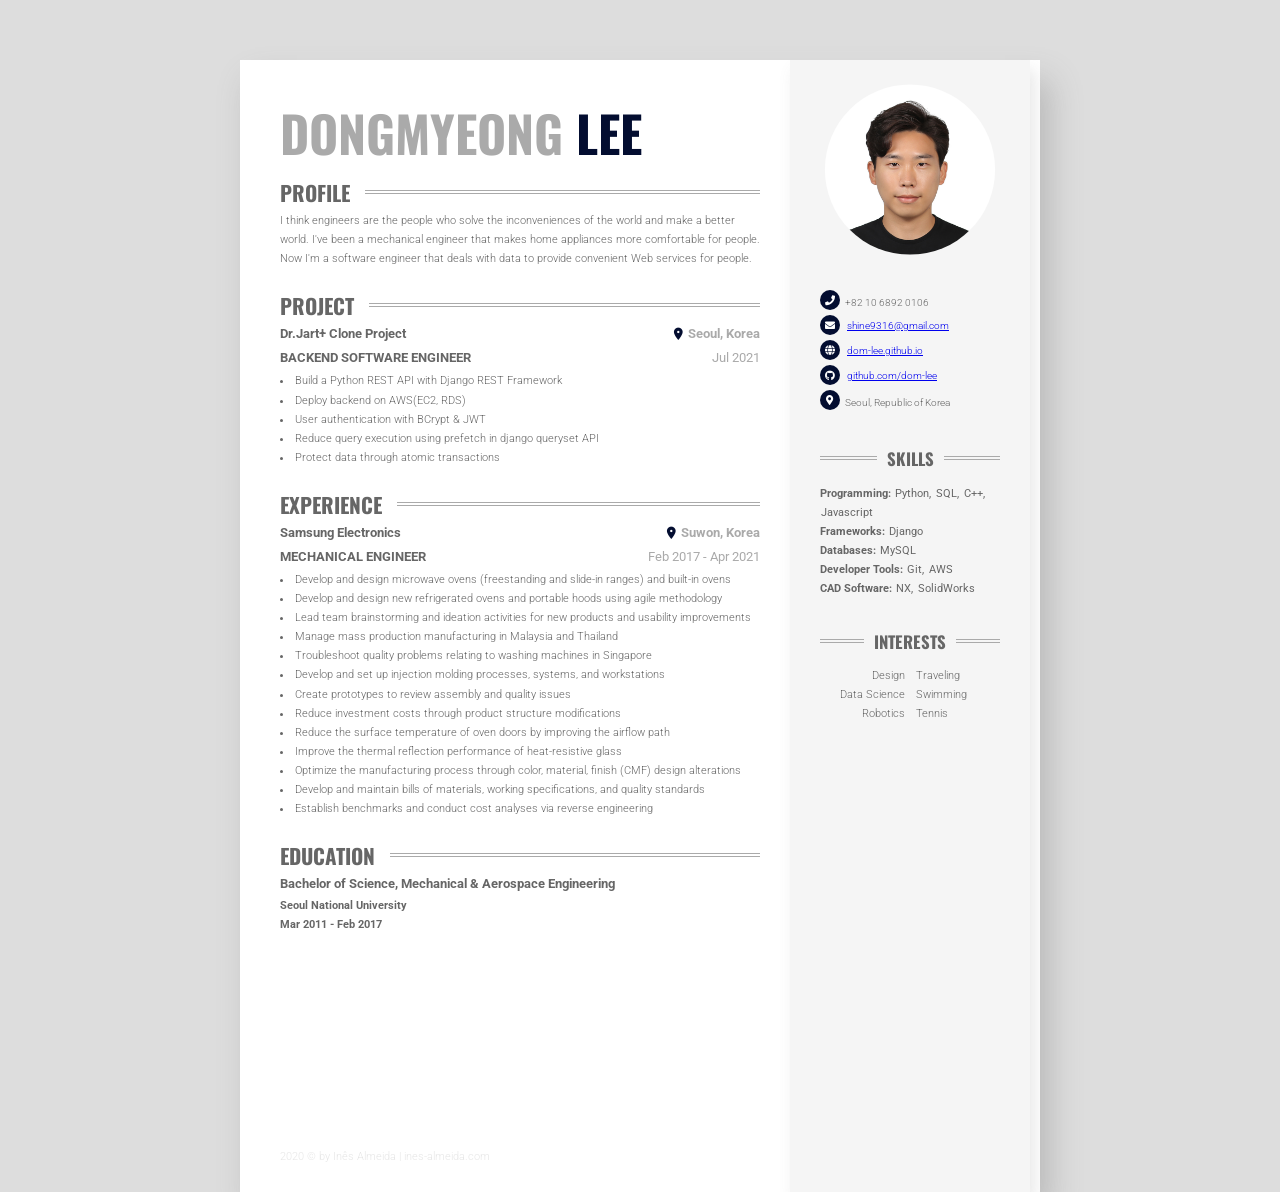
==== about/index.html @ d416fa27 "Fix: resume" ====
<!DOCTYPE html>
<html lang="en">
    <head>
	<meta name="generator" content="Hugo 0.85.0" />
    <meta charset="UTF-8">
    <meta name="viewport" content="width=device-width, initial-scale=1.0">
    <title>Example - CV</title>

    <link rel="stylesheet" href="https://fonts.googleapis.com/css?family=Oswald" />
    <link rel="stylesheet" href="https://fonts.googleapis.com/css?family=Roboto" />
    <link rel="stylesheet" href="https://fonts.googleapis.com/icon?family=Material+Icons" />
    <link rel="stylesheet" href="https://cdnjs.cloudflare.com/ajax/libs/font-awesome/5.15.3/css/all.min.css" integrity="sha512-iBBXm8fW90+nuLcSKlbmrPcLa0OT92xO1BIsZ+ywDWZCvqsWgccV3gFoRBv0z+8dLJgyAHIhR35VZc2oM/gI1w==" crossorigin="anonymous" referrerpolicy="no-referrer" />
    <link rel="stylesheet" href="/about/style.main.min.97c8247628d100194b9f70a17718845c02c88fcb9b30b0cd4562a95370311117.css" integrity="sha256-l8gkdijRABlLn3ChdxiEXALIj8ubMLDNRWKpU3AxERc=" crossorigin="anonymous" media="screen,print" /></head>

<body>
    <div class="content">
        <div class="content__left">
            <h1 class="mainHeading">Dongmyeong <span>Lee</span></h1>

            
<div id="profile" class="section">
    <div class="section__heading">
        <h2 class="section__title">Profile</h2>
    </div>
    <div class="section__content">
        <p>I think engineers are the people who solve the inconveniences of the world and make a better world. I've been a mechanical engineer that makes home appliances more comfortable for people. Now I'm a software engineer that deals with data to provide convenient Web services for people.</p>
    </div>
</div>


            
<div id="project" class="section">
    <div class="section__heading">
        <h2 class="section__title">Project</h2>
    </div>
    <div class="section__content">
        <div class="project">
            
            <div class="projcet__item">
                <div class="project__header">
                    <h3 class="project__company">
                        Dr.Jart+ Clone Project
                    </h3>
                    <h3 class="project__place">Seoul, Korea</h3>
                </div>
                
                <div class="project__job">
                    <div class="project__subheader">
                        <h3 class="project__position">
                            Backend Software Engineer
                        </h3>
                        <h3 class="project__date">Jul 2021</h3>
                    </div>
                    <ul>
                        
                        <li class="project__bullet">Build a Python REST API with Django REST Framework</li>
                        
                        <li class="project__bullet">Deploy backend on AWS(EC2, RDS)</li>
                        
                        <li class="project__bullet">User authentication with BCrypt &amp; JWT</li>
                        
                        <li class="project__bullet">Reduce query execution using prefetch in django queryset API</li>
                        
                        <li class="project__bullet">Protect data through atomic transactions</li>
                        
                    </ul>
                    <div class="project__badges">
                        <ul>
                            
                        </ul>
                    </div>
                </div>
                
            </div>
            
        </div>
    </div>
</div>


            
<div id="experience" class="section">
    <div class="section__heading">
        <h2 class="section__title">Experience</h2>
    </div>
    <div class="section__content">
        <div class="experience">
            
            <div class="experience__item">
                <div class="experience__header">
                    <h3 class="experience__company">
                        Samsung Electronics
                    </h3>
                    <h3 class="experience__place">Suwon, Korea</h3>
                </div>
                
                <div class="experience__job">
                    <div class="experience__subheader">
                        <h3 class="experience__position">
                            Mechanical Engineer
                        </h3>
                        <h3 class="experience__date">Feb 2017 - Apr 2021</h3>
                    </div>
                    <ul>
                        
                        <li class="experience__bullet">Develop and design microwave ovens (freestanding and slide-in ranges) and built-in ovens</li>
                        
                        <li class="experience__bullet">Develop and design new refrigerated ovens and portable hoods using agile methodology</li>
                        
                        <li class="experience__bullet">Lead team brainstorming and ideation activities for new products and usability improvements</li>
                        
                        <li class="experience__bullet">Manage mass production manufacturing in Malaysia and Thailand</li>
                        
                        <li class="experience__bullet">Troubleshoot quality problems relating to washing machines in Singapore</li>
                        
                        <li class="experience__bullet">Develop and set up injection molding processes, systems, and workstations</li>
                        
                        <li class="experience__bullet">Create prototypes to review assembly and quality issues</li>
                        
                        <li class="experience__bullet">Reduce investment costs through product structure modifications</li>
                        
                        <li class="experience__bullet">Reduce the surface temperature of oven doors by improving the airflow path</li>
                        
                        <li class="experience__bullet">Improve the thermal reflection performance of heat-resistive glass</li>
                        
                        <li class="experience__bullet">Optimize the manufacturing process through color, material, finish (CMF) design alterations</li>
                        
                        <li class="experience__bullet">Develop and maintain bills of materials, working specifications, and quality standards</li>
                        
                        <li class="experience__bullet">Establish benchmarks and conduct cost analyses via reverse engineering</li>
                        
                    </ul>
                    <div class="experience__badges">
                        <ul>
                            
                        </ul>
                    </div>
                </div>
                
            </div>
            
        </div>
    </div>
</div>


            
<div id="education" class="section">
    <div class="section__heading">
        <h2 class="section__title">
            Education
        </h2>
    </div>
    <div class="section__content">
        
            <div class="education__item">
                <h3 class="education__title">Bachelor of Science, Mechanical & Aerospace Engineering</h3>
                <h4 class="education__place">Seoul National University</h4>
                <h4 class="education__date">Mar 2011 - Feb 2017</h4>
                <div class="education__description"></div>
            </div>
        
    </div>
</div>



        </div>
        <div class="content__right">

            
    <div class="sideSection avatar">
        <div class="avatar__container">
            <img class="avatar__img" src="img/avatar.png" alt="photo of me">
        </div>
    </div>

            
<div class="sideSection contact">
    <ul>
        
        <li class="contact__item">
            <i class="fas fa-phone"></i><span>+82 10 6892 0106</span>
        </li>
        
        <li class="contact__item">
            <i class="fas fa-envelope"></i>
            <a href="mailto:shine9316@gmail.com">
              <span>shine9316@gmail.com</span>
            </a>
        </li>
        
        <li class="contact__item">
            <i class="fas fa-globe"></i>
            <a href="dom-lee.github.io">
              <span>dom-lee.github.io</span>
            </a>
        </li>
        
        <li class="contact__item">
            <i class="fab fa-github"></i>
            <a href="github.com/dom-lee">
              <span>github.com/dom-lee</span>
            </a>
        </li>
        
        <li class="contact__item">
            <i class="fas fa-map-marker-alt"></i><span>Seoul, Republic of Korea</span>
        </li>
        
    </ul>
</div>


            
<div class="sideSection">
    <div class="sideSection__heading">
        <h2 class="sideSection__title">Skills</h2>
    </div>
    <div class="sideSection__content">
        <ul class="skills">
            <li>
                
                <ul class="skills__group">
                    <span>Programming</span>
                    
                    <li>Python</li>
                    
                    <li>SQL</li>
                    
                    <li>C++</li>
                    
                    <li>Javascript</li>
                    
                </ul>
                
                <ul class="skills__group">
                    <span>Frameworks</span>
                    
                    <li>Django</li>
                    
                </ul>
                
                <ul class="skills__group">
                    <span>Databases</span>
                    
                    <li>MySQL</li>
                    
                </ul>
                
                <ul class="skills__group">
                    <span>Developer Tools</span>
                    
                    <li>Git</li>
                    
                    <li>AWS</li>
                    
                </ul>
                
                <ul class="skills__group">
                    <span>CAD Software</span>
                    
                    <li>NX</li>
                    
                    <li>SolidWorks</li>
                    
                </ul>
                
            </li>
        </ul>
    </div>
</div>


            

            

            
<div class="sideSection">
    <div class="sideSection__heading">
        <h2 class="sideSection__title">Interests</h2>
    </div>
    <div class="sideSection__content">
        <ul class="interests">
            
            <li class="interests__item">Design</li>
            
            <li class="interests__item">Data Science</li>
            
            <li class="interests__item">Robotics</li>
            
            <li class="interests__item">Traveling</li>
            
            <li class="interests__item">Swimming</li>
            
            <li class="interests__item">Tennis</li>
            
        </ul>
    </div>
</div>


        </div>
    </div>
</body>
</html>
---- about/style.main.min.97c8247628d100194b9f70a17718845c02c88fcb9b30b0cd4562a95370311117.css ----
@charset "UTF-8";.content{position:absolute;overflow:hidden}.content__left{float:left;width:56rem;height:100%;padding:3rem 4rem}@media screen{.content__left::after{content:'2020 © by Inês Almeida   |   ines-almeida.com';height:4rem;width:100%;position:absolute;bottom:.5rem;color:#e6e6e6}}.content__right{position:absolute;float:right;width:24rem;background-color:#f5f5f5;height:100%;padding:2rem 3rem;right:1rem;-webkit-box-shadow:.5rem 1rem 1.5rem rgba(102,102,102,.15);-moz-box-shadow:.5rem 1rem 1.5rem rgba(102,102,102,.15);box-shadow:.5rem 1rem 1.5rem rgba(102,102,102,.15)}*,*::after,*::before{margin:0;padding:0;box-sizing:inherit}html{font-size:62.5%;background-color:#ddd}@media print{html{background-color:#fff}}.content{width:80rem;min-height:113.16129036rem;background-color:#fff}@media screen and (min-width:60rem){.content{margin:6rem 0;-webkit-box-shadow:1rem 2rem 3rem rgba(102,102,102,.3);-moz-box-shadow:1rem 2rem 3rem rgba(102,102,102,.3);box-shadow:1rem 2rem 3rem rgba(102,102,102,.3);position:absolute;left:50%;transform:translateX(-50%)}}@media print{.content{margin:0;height:113.16129036rem}}body{box-sizing:border-box}@media print{@page{margin:0;size:A4}}::selection{color:#fff;background-color:rgba(0,0,0,.6)}body{font-family:roboto,sans-serif;font-weight:300;line-height:1.7;font-size:1.12rem;color:#666}.mainHeading{text-transform:uppercase;font-size:5rem;color:#aaa}.mainHeading span{color:#030d30}.section__title{font-size:2.1rem;color:#666}h1,h2{text-transform:uppercase;font-family:oswald,sans-serif}.section{display:block;margin-bottom:2rem}.section__heading{width:100%;overflow:hidden}.section__title{position:relative}.section__title::after{content:'';position:absolute;border-top:1px solid;border-bottom:1px solid;border-color:#aaa;width:50rem;height:4px;margin-left:1.5rem;margin-top:1.5rem;transition:all .5s ease-in-out}.section__title:hover::after{border-color:#030d30}.sideSection{display:block;margin-bottom:3rem}@media print{.sideSection{page-break-inside:avoid}}.sideSection__heading{width:100%;overflow:hidden;text-align:center;margin-bottom:1rem}.sideSection__title{position:relative}.sideSection__title::after,.sideSection__title::before{content:'';position:absolute;border-top:1px solid #aaa;border-bottom:1px solid #aaa;width:10rem;height:4px;margin-top:1.1rem}.sideSection__title::after{margin-left:1rem}.sideSection__title::before{margin-left:-11rem}.sideSection li{list-style:none}.project__item{display:block}@media print{.project__item{page-break-inside:avoid}}.project__item:not(:first-child){padding-top:1.5rem}.project__header,.project__subheader{display:block;width:100%;height:2.4rem}.project__job{position:relative;transition:transform .2s cubic-bezier(.63,.21,.76,1.58)}.project__job:hover{transform:translateX(.5rem)}.project__company,.project__position{text-align:left;width:70%;float:left}.project__company{color:#666}.project__position{text-transform:uppercase;font-size:1.3rem;color:#666}.project__date,.project__place{float:right;text-align:right;width:30%;color:#aaa}.project__date{font-weight:400}.project__place::before{font-family:material icons;color:#030d30;font-size:1.4rem;content:'place';display:inline-block;padding-right:3px;vertical-align:middle;font-weight:900}.project__bullet{list-style-position:inside}.project__badges{display:block;text-align:right;margin-top:.5rem;margin-bottom:.5rem}.project__badge{font-size:.9rem;font-weight:400;display:inline-block;background-color:#030d30;color:#fff;border-radius:1rem;padding:.1rem .6rem}.experience__item{display:block}@media print{.experience__item{page-break-inside:avoid}}.experience__item:not(:first-child){padding-top:1.5rem}.experience__header,.experience__subheader{display:block;width:100%;height:2.4rem}.experience__job{position:relative;transition:transform .2s cubic-bezier(.63,.21,.76,1.58)}.experience__job:hover{transform:translateX(.5rem)}.experience__company,.experience__position{text-align:left;width:70%;float:left}.experience__company{color:#666}.experience__position{text-transform:uppercase;font-size:1.3rem;color:#666}.experience__date,.experience__place{float:right;text-align:right;width:30%;color:#aaa}.experience__date{font-weight:400}.experience__place::before{font-family:material icons;color:#030d30;font-size:1.4rem;content:'place';display:inline-block;padding-right:3px;vertical-align:middle;font-weight:900}.experience__bullet{list-style-position:inside}.experience__badges{display:block;text-align:right;margin-top:.5rem;margin-bottom:.5rem}.experience__badge{font-size:.9rem;font-weight:400;display:inline-block;background-color:#030d30;color:#fff;border-radius:1rem;padding:.1rem .6rem}@media print{.education__item{page-break-inside:avoid}}.contact{line-height:2rem}.contact__item{position:relative;font-size:1rem}.contact__item>i{background-color:#030d30;color:#fff;font-size:1rem;text-align:center;border-radius:50%;padding-top:.5rem;width:2rem;height:2rem;margin-right:.5rem;margin-bottom:.5rem}.contact__item>span{position:absolute;top:50%;transform:translateY(-50%)}.avatar{width:100%;height:18rem;position:relative;overflow:hidden}.avatar__container{position:absolute;left:50%;transform:translateX(-50%);width:100%;clip-path:circle(50% at 50% 56%);height:16rem;text-align:center;transition:all .3s cubic-bezier(.63,.21,.76,1.58)}.avatar__container:hover{width:110%}.avatar__img{object-fit:cover;width:110%;transition:all .3s cubic-bezier(.63,.21,.76,1.58);position:absolute;top:50%;left:50%;transform:translateX(-50%)translateY(-50%)}.avatar__img:hover{width:105%}.skills__group span{font-weight:700;display:inline-block}.skills__group span::after{content:":"}.skills__group span:hover~li{background-color:#030d30;color:#fff}.skills__group li{display:inline-block;font-weight:400;transition:all .2s ease-in-out;padding:0 1px;border-radius:2px}.skills__group li:not(:last-child)::after{content:", "}.skills__group li:hover{background-color:#030d30;color:#fff}.language__item{display:table;width:100%}.language__name,.language__level{display:table-cell;width:50%}.language__level{text-align:right}.interests{display:block;-moz-column-count:2;column-count:2;width:100%;text-align:right}@media print{.interests{page-break-inside:avoid}}.interests__item:nth-child(n+4){text-align:left}.pageNotFound{padding-top:8rem;position:absolute;left:50%;transform:translateX(-50%)}.pageNotFound__text{padding-top:3rem}
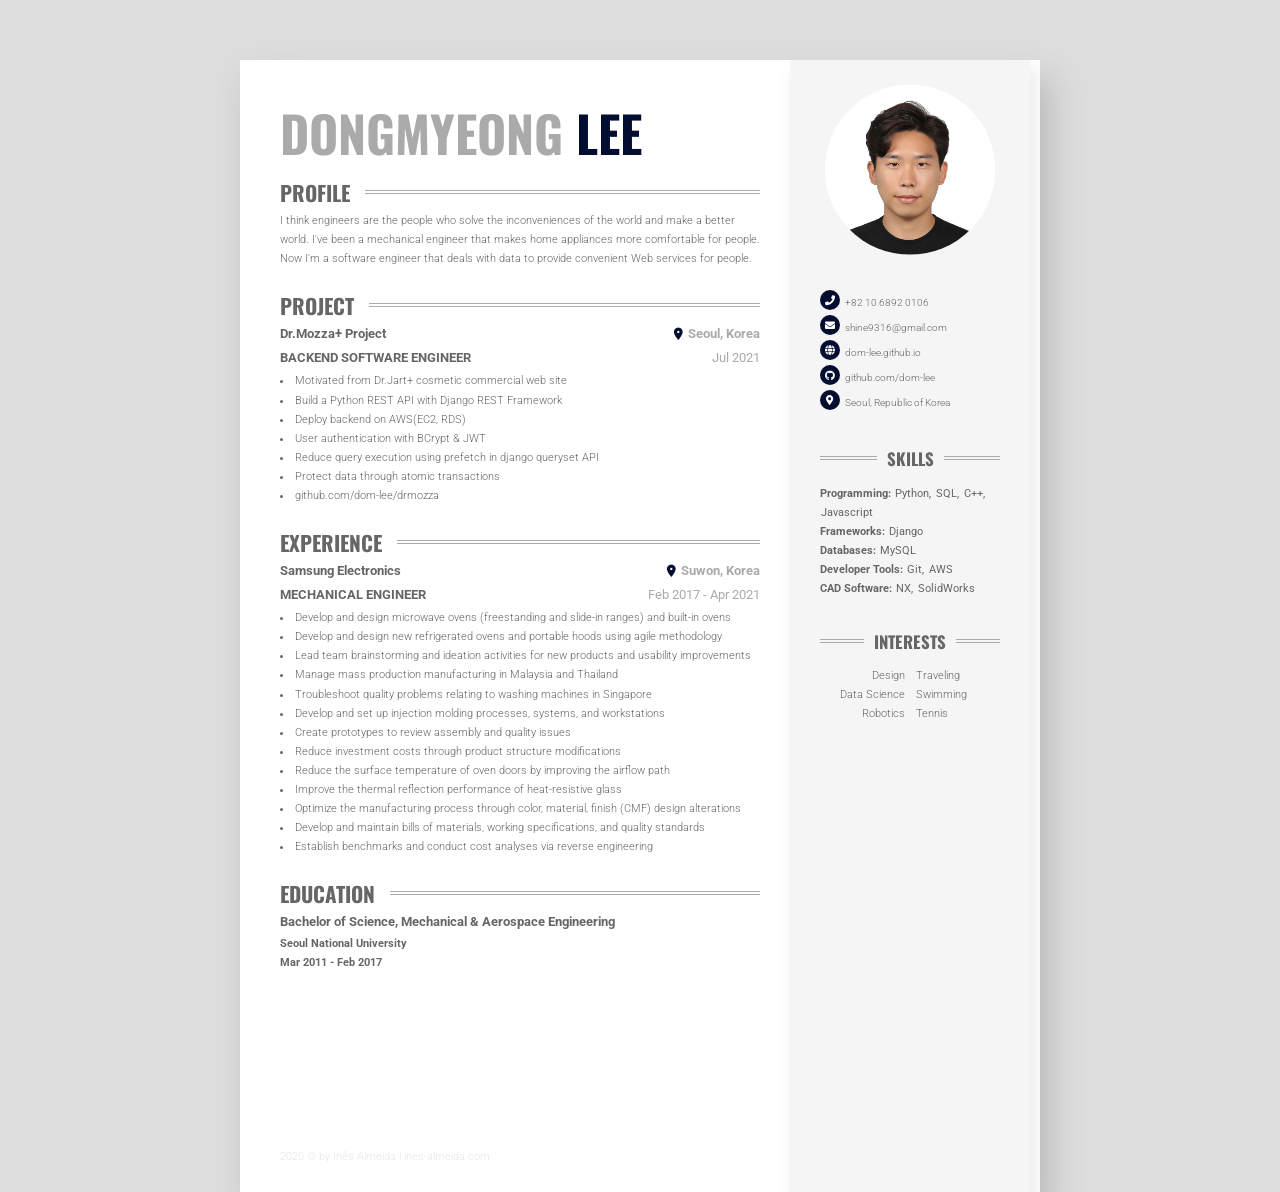
==== commit 49630c44: "Fix: resume" ====
--- a/about/index.html
+++ b/about/index.html
@@ -10,7 +10,7 @@
     <link rel="stylesheet" href="https://fonts.googleapis.com/css?family=Roboto" />
     <link rel="stylesheet" href="https://fonts.googleapis.com/icon?family=Material+Icons" />
     <link rel="stylesheet" href="https://cdnjs.cloudflare.com/ajax/libs/font-awesome/5.15.3/css/all.min.css" integrity="sha512-iBBXm8fW90+nuLcSKlbmrPcLa0OT92xO1BIsZ+ywDWZCvqsWgccV3gFoRBv0z+8dLJgyAHIhR35VZc2oM/gI1w==" crossorigin="anonymous" referrerpolicy="no-referrer" />
-    <link rel="stylesheet" href="/about/style.main.min.97c8247628d100194b9f70a17718845c02c88fcb9b30b0cd4562a95370311117.css" integrity="sha256-l8gkdijRABlLn3ChdxiEXALIj8ubMLDNRWKpU3AxERc=" crossorigin="anonymous" media="screen,print" /></head>
+    <link rel="stylesheet" href="/about/style.main.min.37cf4e6ad0fb9f432f173c654d98b1675125a2b1107ce7208100d0da3f787600.css" integrity="sha256-N89OatD7n0MvFzxlTZixZ1ElorEQfOcggQDQ2j94dgA=" crossorigin="anonymous" media="screen,print" /></head>
 
 <body>
     <div class="content">
@@ -39,7 +39,7 @@
             <div class="projcet__item">
                 <div class="project__header">
                     <h3 class="project__company">
-                        Dr.Jart+ Clone Project
+                        Dr.Mozza+ Project
                     </h3>
                     <h3 class="project__place">Seoul, Korea</h3>
                 </div>
@@ -53,6 +53,8 @@
                     </div>
                     <ul>
                         
+                        <li class="project__bullet">Motivated from Dr.Jart&#43; cosmetic commercial web site</li>
+                        
                         <li class="project__bullet">Build a Python REST API with Django REST Framework</li>
                         
                         <li class="project__bullet">Deploy backend on AWS(EC2, RDS)</li>
@@ -62,6 +64,8 @@
                         <li class="project__bullet">Reduce query execution using prefetch in django queryset API</li>
                         
                         <li class="project__bullet">Protect data through atomic transactions</li>
+                        
+                        <li class="project__bullet">github.com/dom-lee/drmozza</li>
                         
                     </ul>
                     <div class="project__badges">
@@ -184,24 +188,15 @@
         </li>
         
         <li class="contact__item">
-            <i class="fas fa-envelope"></i>
-            <a href="mailto:shine9316@gmail.com">
-              <span>shine9316@gmail.com</span>
-            </a>
-        </li>
-        
-        <li class="contact__item">
-            <i class="fas fa-globe"></i>
-            <a href="dom-lee.github.io">
-              <span>dom-lee.github.io</span>
-            </a>
-        </li>
-        
-        <li class="contact__item">
-            <i class="fab fa-github"></i>
-            <a href="github.com/dom-lee">
-              <span>github.com/dom-lee</span>
-            </a>
+            <i class="fas fa-envelope"></i><span>shine9316@gmail.com</span>
+        </li>
+        
+        <li class="contact__item">
+            <i class="fas fa-globe"></i><span>dom-lee.github.io</span>
+        </li>
+        
+        <li class="contact__item">
+            <i class="fab fa-github"></i><span>github.com/dom-lee</span>
         </li>
         
         <li class="contact__item">
--- a/about/style.main.min.37cf4e6ad0fb9f432f173c654d98b1675125a2b1107ce7208100d0da3f787600.css
+++ b/about/style.main.min.37cf4e6ad0fb9f432f173c654d98b1675125a2b1107ce7208100d0da3f787600.css
@@ -0,0 +1 @@
+@charset "UTF-8";.content{position:absolute;overflow:hidden}.content__left{float:left;width:56rem;height:100%;padding:3rem 4rem}@media screen{.content__left::after{content:'2020 © by Inês Almeida   |   ines-almeida.com';height:4rem;width:100%;position:absolute;bottom:.5rem;color:#e6e6e6}}.content__right{position:absolute;float:right;width:24rem;background-color:#f5f5f5;height:100%;padding:2rem 3rem;right:1rem;-webkit-box-shadow:.5rem 1rem 1.5rem rgba(102,102,102,.15);-moz-box-shadow:.5rem 1rem 1.5rem rgba(102,102,102,.15);box-shadow:.5rem 1rem 1.5rem rgba(102,102,102,.15)}*,*::after,*::before{margin:0;padding:0;box-sizing:inherit}html{font-size:62.5%;background-color:#ddd}@media print{html{background-color:#fff}}.content{width:80rem;min-height:113.16129036rem;background-color:#fff}@media screen and (min-width:60rem){.content{margin:6rem 0;-webkit-box-shadow:1rem 2rem 3rem rgba(102,102,102,.3);-moz-box-shadow:1rem 2rem 3rem rgba(102,102,102,.3);box-shadow:1rem 2rem 3rem rgba(102,102,102,.3);position:absolute;left:50%;transform:translateX(-50%)}}@media print{.content{margin:0;height:113.16129036rem}}body{box-sizing:border-box}@media print{@page{margin:0;size:A4}}::selection{color:#fff;background-color:rgba(0,0,0,.6)}body{font-family:roboto,sans-serif;font-weight:300;line-height:1.7;font-size:1.12rem;color:#666}.mainHeading{text-transform:uppercase;font-size:5rem;color:#aaa}.mainHeading span{color:#030d30}.section__title{font-size:2.1rem;color:#666}h1,h2{text-transform:uppercase;font-family:oswald,sans-serif}.section{display:block;margin-bottom:2rem}.section__heading{width:100%;overflow:hidden}.section__title{position:relative}.section__title::after{content:'';position:absolute;border-top:1px solid;border-bottom:1px solid;border-color:#aaa;width:50rem;height:4px;margin-left:1.5rem;margin-top:1.5rem;transition:all .5s ease-in-out}.section__title:hover::after{border-color:#030d30}.sideSection{display:block;margin-bottom:3rem}@media print{.sideSection{page-break-inside:avoid}}.sideSection__heading{width:100%;overflow:hidden;text-align:center;margin-bottom:1rem}.sideSection__title{position:relative}.sideSection__title::after,.sideSection__title::before{content:'';position:absolute;border-top:1px solid #aaa;border-bottom:1px solid #aaa;width:10rem;height:4px;margin-top:1.1rem}.sideSection__title::after{margin-left:1rem}.sideSection__title::before{margin-left:-11rem}.sideSection li{list-style:none}.project__item{display:block}@media print{.project__item{page-break-inside:avoid}}.project__item:not(:first-child){padding-top:1.5rem}.project__header,.project__subheader{display:block;width:100%;height:2.4rem}.project__job{position:relative;transition:transform .2s cubic-bezier(.63,.21,.76,1.58)}.project__job:hover{transform:translateX(.5rem)}.project__company,.project__position{text-align:left;width:70%;float:left}.project__company{color:#666}.project__position{text-transform:uppercase;font-size:1.3rem;color:#666}.project__date,.project__place{float:right;text-align:right;width:30%;color:#aaa}.project__date{font-weight:400}.project__place::before{font-family:material icons;color:#030d30;font-size:1.4rem;content:'place';display:inline-block;padding-right:3px;vertical-align:middle;font-weight:900}.project__bullet{list-style-position:inside}.project__badges{display:block;text-align:right;margin-top:.5rem;margin-bottom:.5rem}.project__badge{font-size:.9rem;font-weight:400;display:inline-block;background-color:#030d30;color:#fff;border-radius:1rem;padding:.1rem .6rem}.experience__item{display:block}@media print{.experience__item{page-break-inside:avoid}}.experience__item:not(:first-child){padding-top:1.5rem}.experience__header,.experience__subheader{display:block;width:100%;height:2.4rem}.experience__job{position:relative;transition:transform .2s cubic-bezier(.63,.21,.76,1.58)}.experience__job:hover{transform:translateX(.5rem)}.experience__company,.experience__position{text-align:left;width:70%;float:left}.experience__company{color:#666}.experience__position{text-transform:uppercase;font-size:1.3rem;color:#666}.experience__date,.experience__place{float:right;text-align:right;width:30%;color:#aaa}.experience__date{font-weight:400}.experience__place::before{font-family:material icons;color:#030d30;font-size:1.4rem;content:'place';display:inline-block;padding-right:3px;vertical-align:middle;font-weight:900}.experience__bullet{list-style-position:inside}.experience__badges{display:block;text-align:right;margin-top:.5rem;margin-bottom:.5rem}.experience__badge{font-size:.9rem;font-weight:400;display:inline-block;background-color:#030d30;color:#fff;border-radius:1rem;padding:.1rem .6rem}@media print{.education__item{page-break-inside:avoid}}.contact{line-height:2rem}.contact__item{position:relative;font-size:1rem}.contact__item>i{background-color:#030d30;color:#fff;font-size:1rem;text-align:center;border-radius:50%;padding-top:.5rem;width:2rem;height:2rem;margin-right:.5rem;margin-bottom:.5rem}.contact__item>span{position:absolute;top:50%;transform:translateY(-50%)}.avatar{width:100%;height:18rem;position:relative;overflow:hidden}.avatar__container{position:absolute;left:50%;transform:translateX(-50%);width:100%;clip-path:circle(50% at 50% 56%);height:16rem;text-align:center;transition:all .3s cubic-bezier(.63,.21,.76,1.58)}.avatar__container:hover{width:110%}.avatar__img{object-fit:cover;width:110%;transition:all .3s cubic-bezier(.63,.21,.76,1.58);position:absolute;top:50%;left:50%;transform:translateX(-50%)translateY(-50%)}.avatar__img:hover{width:105%}.skills__group span{font-weight:700;display:inline-block}.skills__group span::after{content:":"}.skills__group span:hover~li{background-color:#030d30;color:#fff}.skills__group li{display:inline-block;font-weight:400;transition:all .2s ease-in-out;padding:0 1px;border-radius:2px}.skills__group li:not(:last-child)::after{content:", "}.skills__group li:hover{background-color:#030d30;color:#fff}.language__item{display:table;width:100%}.language__name,.language__level{display:table-cell;width:50%}.language__level{text-align:right}.interests{display:block;-moz-column-count:2;column-count:2;width:100%;text-align:right}@media print{.interests{page-break-inside:avoid}}.interests__item:nth-child(n+4){text-align:left}.pageNotFound{padding-top:8rem;position:absolute;left:50%;transform:translateX(-50%)}.pageNotFound__text{padding-top:3rem}a{text-decoration:none}a:hover{color:#fff;text-decoration:none;cursor:pointer}
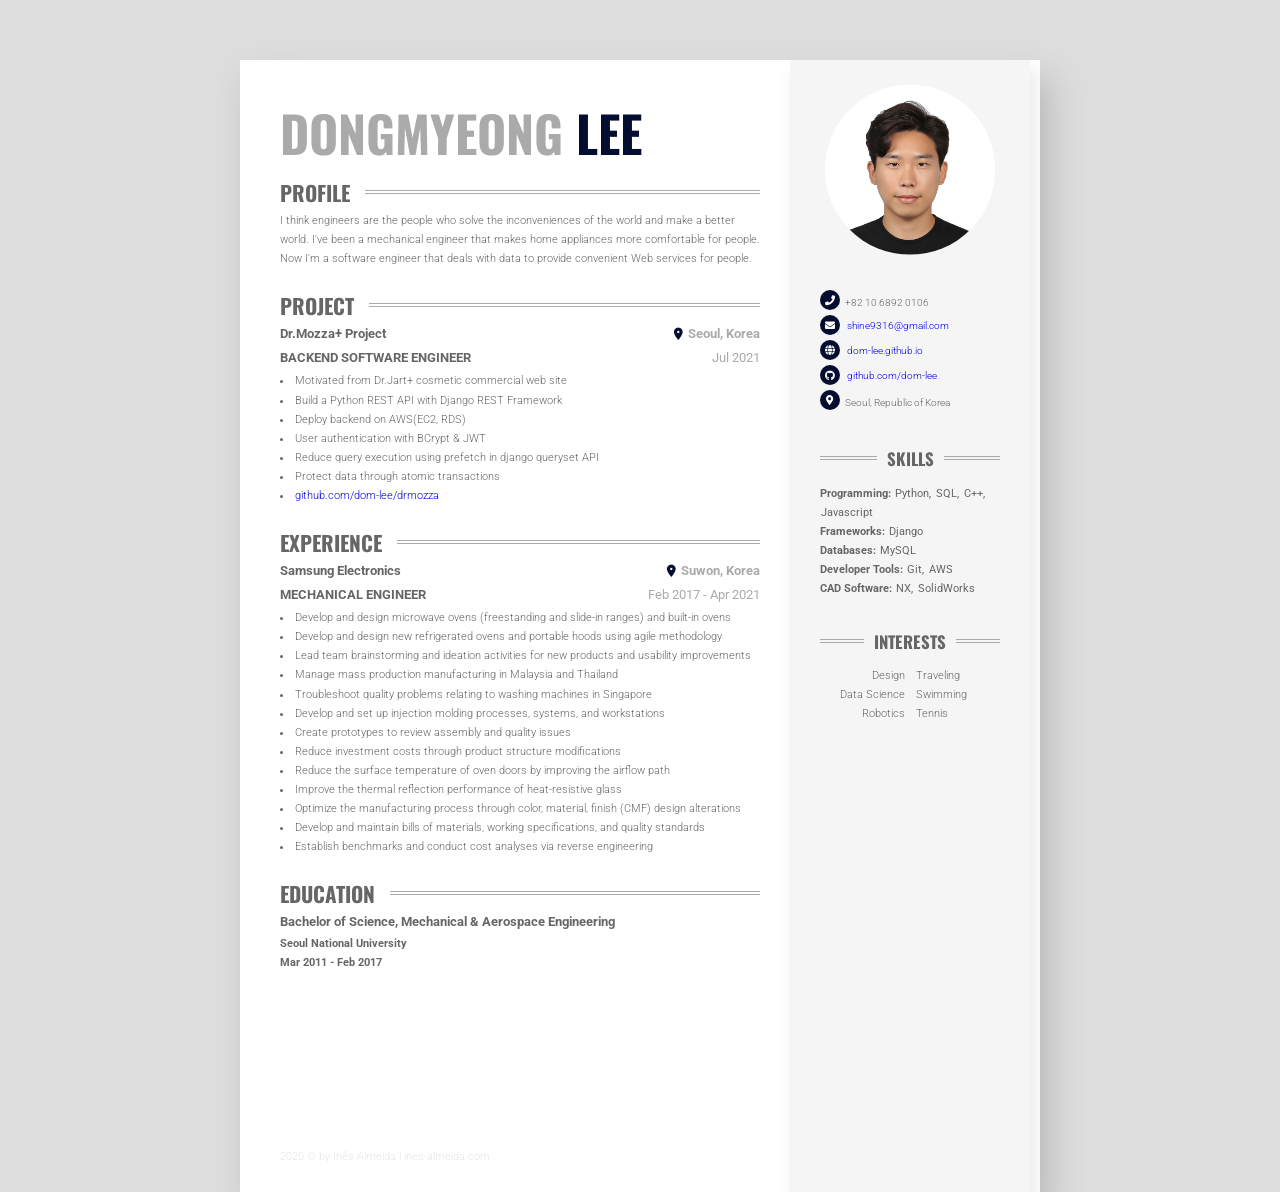
==== commit cf4f00c9: "Fix: resume" ====
--- a/about/index.html
+++ b/about/index.html
@@ -65,7 +65,9 @@
                         
                         <li class="project__bullet">Protect data through atomic transactions</li>
                         
-                        <li class="project__bullet">github.com/dom-lee/drmozza</li>
+                        <li class="project__bullet">
+                          <a href="github.com/dom-lee/drmozza">github.com/dom-lee/drmozza</a>
+                        </li>
                         
                     </ul>
                     <div class="project__badges">
@@ -188,15 +190,24 @@
         </li>
         
         <li class="contact__item">
-            <i class="fas fa-envelope"></i><span>shine9316@gmail.com</span>
-        </li>
-        
-        <li class="contact__item">
-            <i class="fas fa-globe"></i><span>dom-lee.github.io</span>
-        </li>
-        
-        <li class="contact__item">
-            <i class="fab fa-github"></i><span>github.com/dom-lee</span>
+            <i class="fas fa-envelope"></i>
+            <a href="mailto:shine9316@gmail.com">
+                <span>shine9316@gmail.com</span>
+            </a>
+        </li>
+        
+        <li class="contact__item">
+            <i class="fas fa-globe"></i>
+            <a href="dom-lee.github.io">
+                <span>dom-lee.github.io</span>
+            </a>
+        </li>
+        
+        <li class="contact__item">
+            <i class="fab fa-github"></i>
+            <a href="github.com/dom-lee">
+                <span>github.com/dom-lee</span>
+            </a>
         </li>
         
         <li class="contact__item">
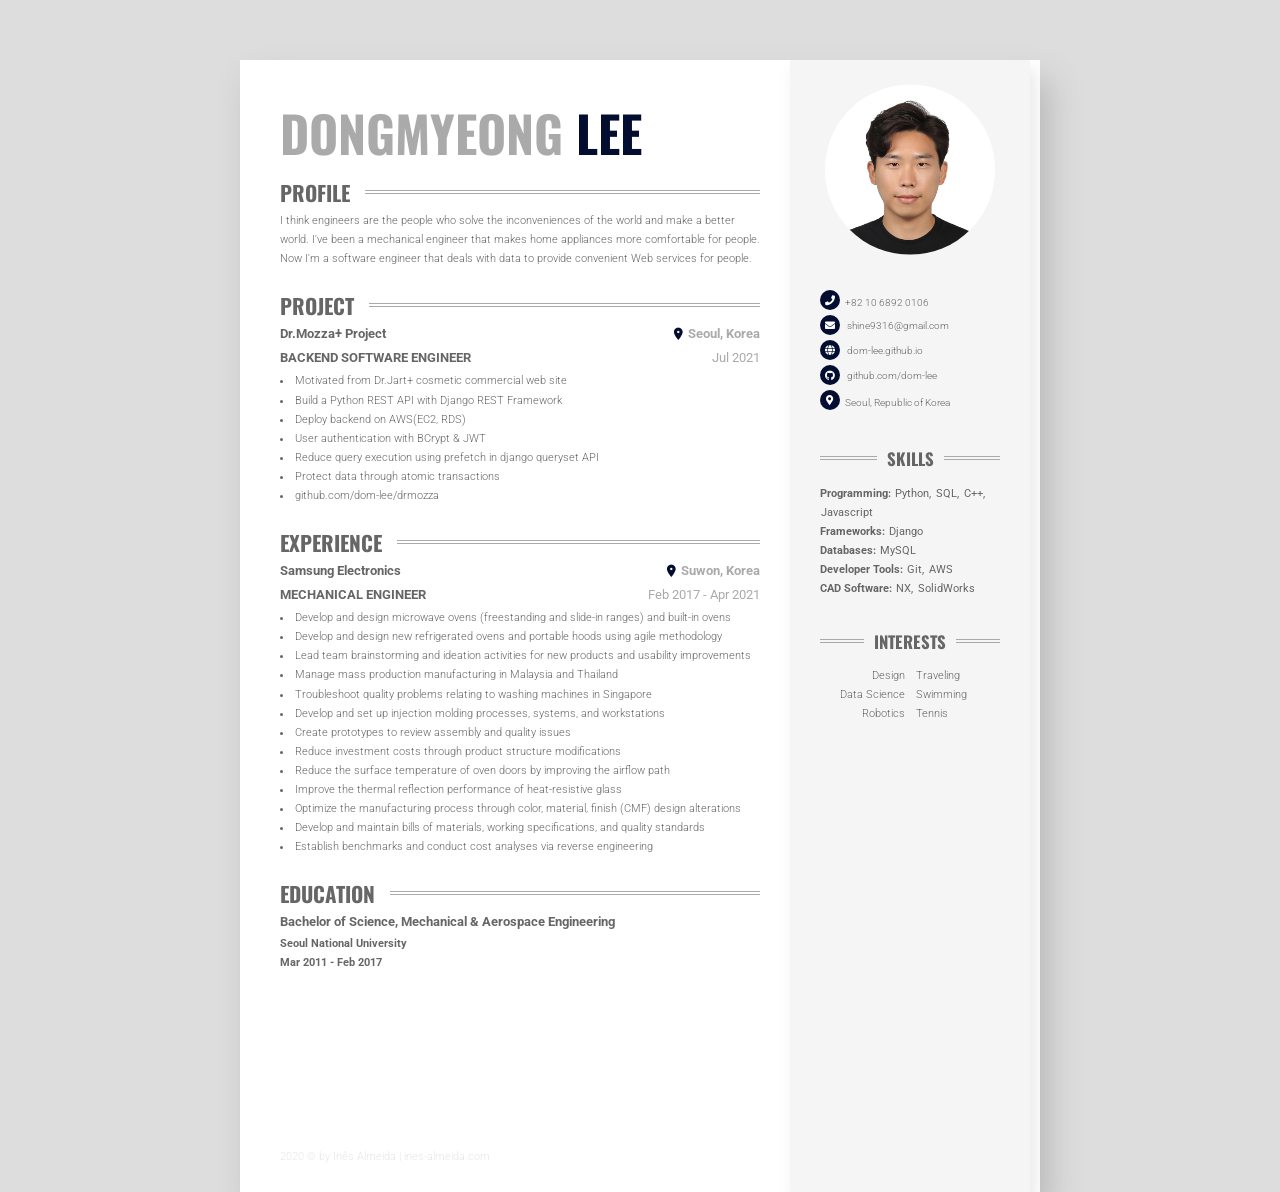
==== commit 861bddd6: "Fix: resume" ====
--- a/about/index.html
+++ b/about/index.html
@@ -66,7 +66,7 @@
                         <li class="project__bullet">Protect data through atomic transactions</li>
                         
                         <li class="project__bullet">
-                          <a href="github.com/dom-lee/drmozza">github.com/dom-lee/drmozza</a>
+                          <a href="https://github.com/dom-lee/drmozza" style="color:inherit; text-decoration: none; cursor: pointer;">github.com/dom-lee/drmozza</a>
                         </li>
                         
                     </ul>
@@ -191,21 +191,21 @@
         
         <li class="contact__item">
             <i class="fas fa-envelope"></i>
-            <a href="mailto:shine9316@gmail.com">
+            <a href="mailto:shine9316@gmail.com" style="color:inherit; text-decoration: none; cursor: pointer;">
                 <span>shine9316@gmail.com</span>
             </a>
         </li>
         
         <li class="contact__item">
             <i class="fas fa-globe"></i>
-            <a href="dom-lee.github.io">
+            <a href="https://dom-lee.github.io" style="color:inherit; text-decoration: none; cursor: pointer;">
                 <span>dom-lee.github.io</span>
             </a>
         </li>
         
         <li class="contact__item">
             <i class="fab fa-github"></i>
-            <a href="github.com/dom-lee">
+            <a href="https://github.com/dom-lee" style="color:inherit; text-decoration: none; cursor: pointer;">
                 <span>github.com/dom-lee</span>
             </a>
         </li>
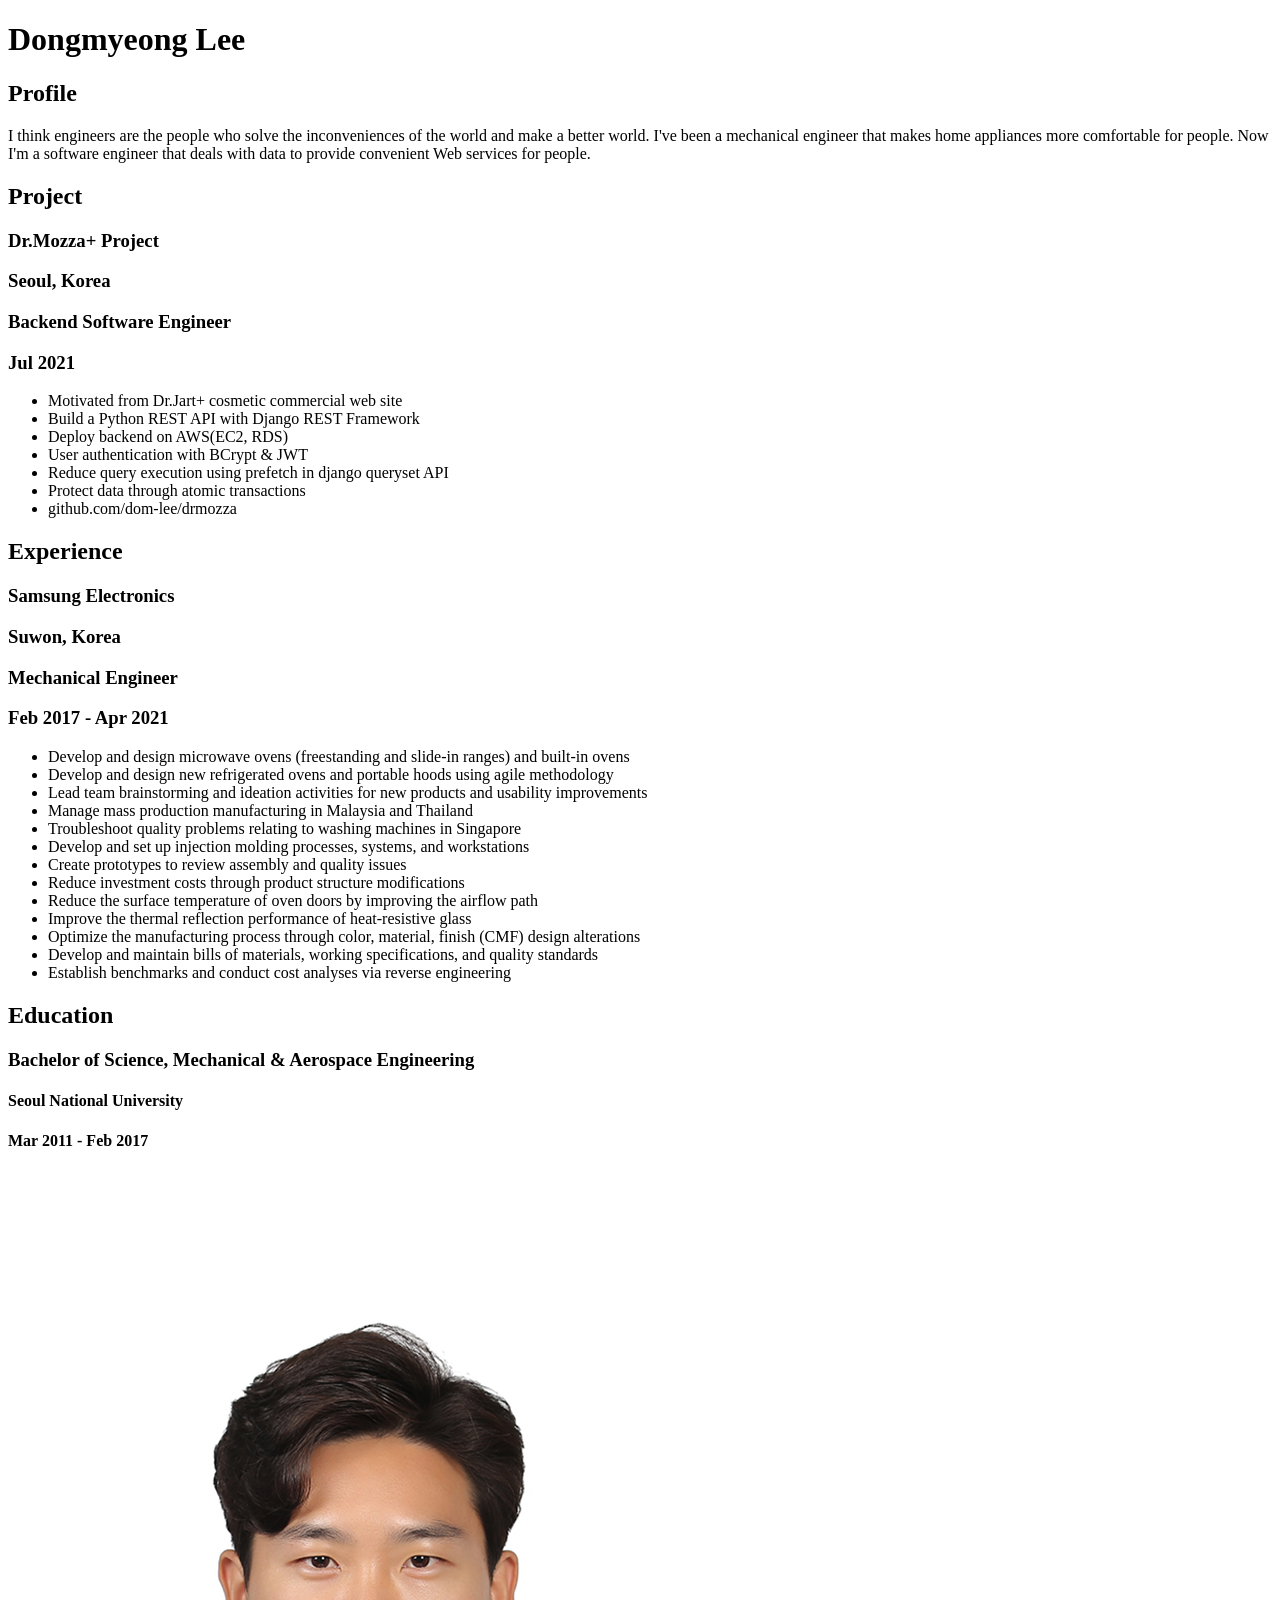
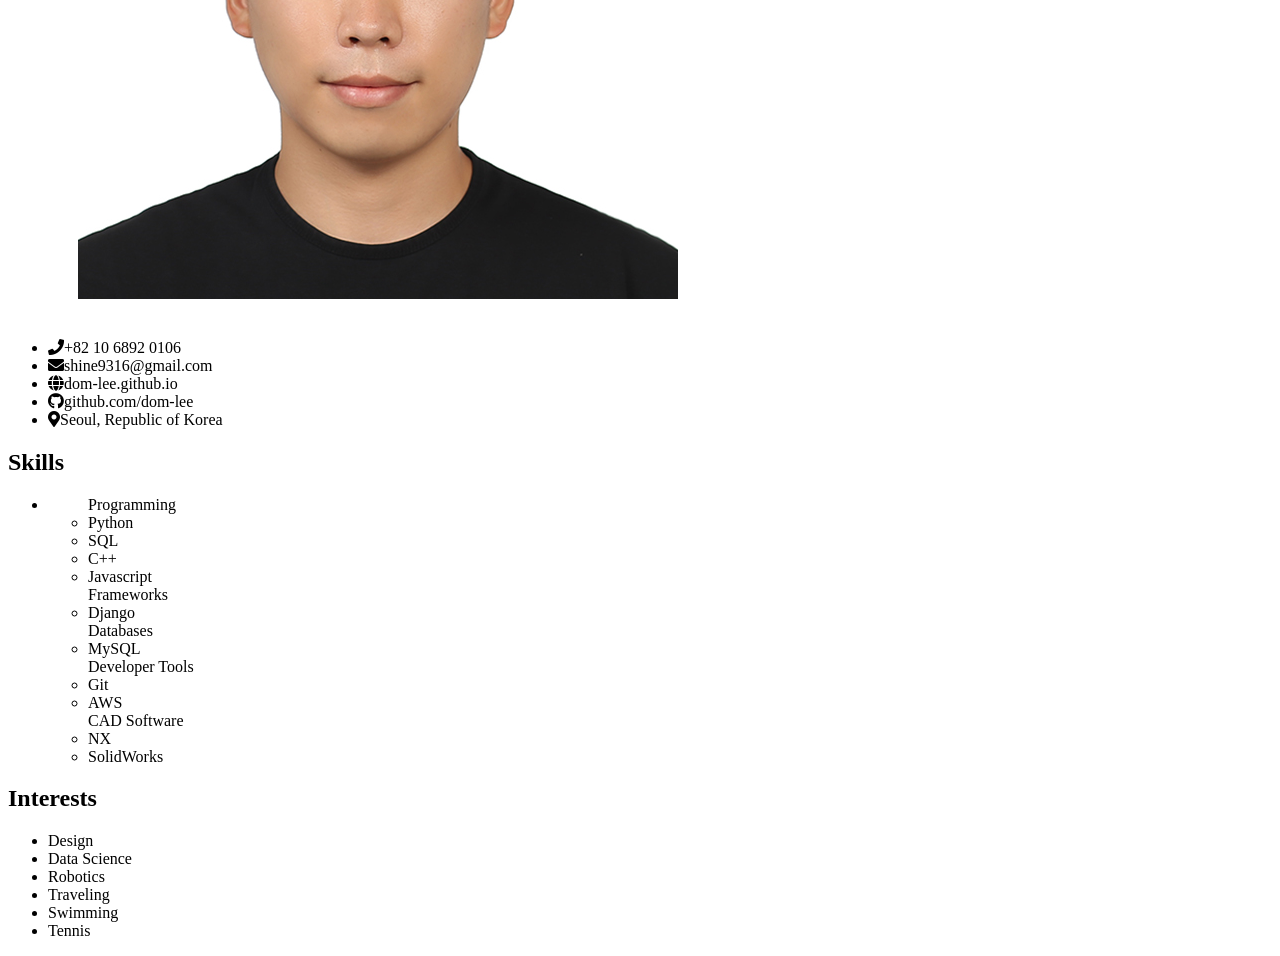
==== commit ccc3d50d: "Add: projects 22percent" ====
--- a/about/index.html
+++ b/about/index.html
@@ -10,7 +10,7 @@
     <link rel="stylesheet" href="https://fonts.googleapis.com/css?family=Roboto" />
     <link rel="stylesheet" href="https://fonts.googleapis.com/icon?family=Material+Icons" />
     <link rel="stylesheet" href="https://cdnjs.cloudflare.com/ajax/libs/font-awesome/5.15.3/css/all.min.css" integrity="sha512-iBBXm8fW90+nuLcSKlbmrPcLa0OT92xO1BIsZ+ywDWZCvqsWgccV3gFoRBv0z+8dLJgyAHIhR35VZc2oM/gI1w==" crossorigin="anonymous" referrerpolicy="no-referrer" />
-    <link rel="stylesheet" href="/about/style.main.min.37cf4e6ad0fb9f432f173c654d98b1675125a2b1107ce7208100d0da3f787600.css" integrity="sha256-N89OatD7n0MvFzxlTZixZ1ElorEQfOcggQDQ2j94dgA=" crossorigin="anonymous" media="screen,print" /></head>
+    <link rel="stylesheet" href="/style.main.min.37cf4e6ad0fb9f432f173c654d98b1675125a2b1107ce7208100d0da3f787600.css" integrity="sha256-N89OatD7n0MvFzxlTZixZ1ElorEQfOcggQDQ2j94dgA=" crossorigin="anonymous" media="screen,print" /></head>
 
 <body>
     <div class="content">
@@ -65,9 +65,7 @@
                         
                         <li class="project__bullet">Protect data through atomic transactions</li>
                         
-                        <li class="project__bullet">
-                          <a href="https://github.com/dom-lee/drmozza" style="color:inherit; text-decoration: none; cursor: pointer;">github.com/dom-lee/drmozza</a>
-                        </li>
+                        <li class="project__bullet">github.com/dom-lee/drmozza</li>
                         
                     </ul>
                     <div class="project__badges">
@@ -190,24 +188,15 @@
         </li>
         
         <li class="contact__item">
-            <i class="fas fa-envelope"></i>
-            <a href="mailto:shine9316@gmail.com" style="color:inherit; text-decoration: none; cursor: pointer;">
-                <span>shine9316@gmail.com</span>
-            </a>
-        </li>
-        
-        <li class="contact__item">
-            <i class="fas fa-globe"></i>
-            <a href="https://dom-lee.github.io" style="color:inherit; text-decoration: none; cursor: pointer;">
-                <span>dom-lee.github.io</span>
-            </a>
-        </li>
-        
-        <li class="contact__item">
-            <i class="fab fa-github"></i>
-            <a href="https://github.com/dom-lee" style="color:inherit; text-decoration: none; cursor: pointer;">
-                <span>github.com/dom-lee</span>
-            </a>
+            <i class="fas fa-envelope"></i><span>shine9316@gmail.com</span>
+        </li>
+        
+        <li class="contact__item">
+            <i class="fas fa-globe"></i><span>dom-lee.github.io</span>
+        </li>
+        
+        <li class="contact__item">
+            <i class="fab fa-github"></i><span>github.com/dom-lee</span>
         </li>
         
         <li class="contact__item">
@@ -310,4 +299,4 @@
         </div>
     </div>
 </body>
-</html>
+</html>
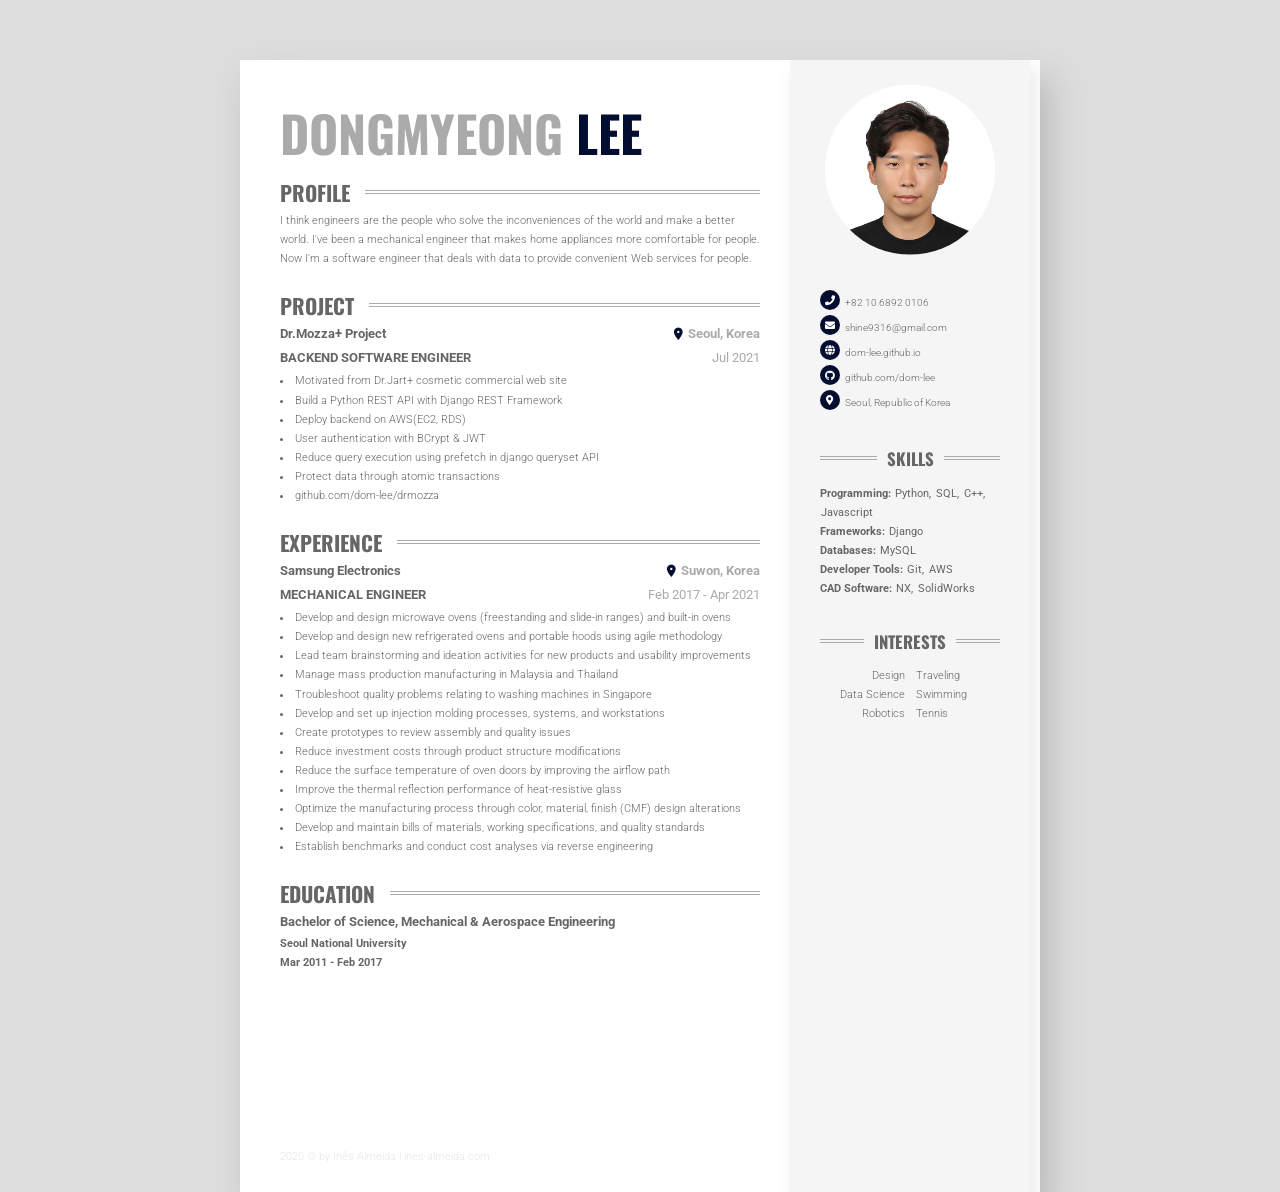
==== commit e649dd3e: "Fix: CSS link" ====
--- a/about/index.html
+++ b/about/index.html
@@ -10,7 +10,7 @@
     <link rel="stylesheet" href="https://fonts.googleapis.com/css?family=Roboto" />
     <link rel="stylesheet" href="https://fonts.googleapis.com/icon?family=Material+Icons" />
     <link rel="stylesheet" href="https://cdnjs.cloudflare.com/ajax/libs/font-awesome/5.15.3/css/all.min.css" integrity="sha512-iBBXm8fW90+nuLcSKlbmrPcLa0OT92xO1BIsZ+ywDWZCvqsWgccV3gFoRBv0z+8dLJgyAHIhR35VZc2oM/gI1w==" crossorigin="anonymous" referrerpolicy="no-referrer" />
-    <link rel="stylesheet" href="/style.main.min.37cf4e6ad0fb9f432f173c654d98b1675125a2b1107ce7208100d0da3f787600.css" integrity="sha256-N89OatD7n0MvFzxlTZixZ1ElorEQfOcggQDQ2j94dgA=" crossorigin="anonymous" media="screen,print" /></head>
+    <link rel="stylesheet" href="style.main.min.37cf4e6ad0fb9f432f173c654d98b1675125a2b1107ce7208100d0da3f787600.css" integrity="sha256-N89OatD7n0MvFzxlTZixZ1ElorEQfOcggQDQ2j94dgA=" crossorigin="anonymous" media="screen,print" /></head>
 
 <body>
     <div class="content">
@@ -299,4 +299,4 @@
         </div>
     </div>
 </body>
-</html>+</html>
--- a/about/style.main.min.37cf4e6ad0fb9f432f173c654d98b1675125a2b1107ce7208100d0da3f787600.css
+++ b/about/style.main.min.37cf4e6ad0fb9f432f173c654d98b1675125a2b1107ce7208100d0da3f787600.css
@@ -0,0 +1 @@
+@charset "UTF-8";.content{position:absolute;overflow:hidden}.content__left{float:left;width:56rem;height:100%;padding:3rem 4rem}@media screen{.content__left::after{content:'2020 © by Inês Almeida   |   ines-almeida.com';height:4rem;width:100%;position:absolute;bottom:.5rem;color:#e6e6e6}}.content__right{position:absolute;float:right;width:24rem;background-color:#f5f5f5;height:100%;padding:2rem 3rem;right:1rem;-webkit-box-shadow:.5rem 1rem 1.5rem rgba(102,102,102,.15);-moz-box-shadow:.5rem 1rem 1.5rem rgba(102,102,102,.15);box-shadow:.5rem 1rem 1.5rem rgba(102,102,102,.15)}*,*::after,*::before{margin:0;padding:0;box-sizing:inherit}html{font-size:62.5%;background-color:#ddd}@media print{html{background-color:#fff}}.content{width:80rem;min-height:113.16129036rem;background-color:#fff}@media screen and (min-width:60rem){.content{margin:6rem 0;-webkit-box-shadow:1rem 2rem 3rem rgba(102,102,102,.3);-moz-box-shadow:1rem 2rem 3rem rgba(102,102,102,.3);box-shadow:1rem 2rem 3rem rgba(102,102,102,.3);position:absolute;left:50%;transform:translateX(-50%)}}@media print{.content{margin:0;height:113.16129036rem}}body{box-sizing:border-box}@media print{@page{margin:0;size:A4}}::selection{color:#fff;background-color:rgba(0,0,0,.6)}body{font-family:roboto,sans-serif;font-weight:300;line-height:1.7;font-size:1.12rem;color:#666}.mainHeading{text-transform:uppercase;font-size:5rem;color:#aaa}.mainHeading span{color:#030d30}.section__title{font-size:2.1rem;color:#666}h1,h2{text-transform:uppercase;font-family:oswald,sans-serif}.section{display:block;margin-bottom:2rem}.section__heading{width:100%;overflow:hidden}.section__title{position:relative}.section__title::after{content:'';position:absolute;border-top:1px solid;border-bottom:1px solid;border-color:#aaa;width:50rem;height:4px;margin-left:1.5rem;margin-top:1.5rem;transition:all .5s ease-in-out}.section__title:hover::after{border-color:#030d30}.sideSection{display:block;margin-bottom:3rem}@media print{.sideSection{page-break-inside:avoid}}.sideSection__heading{width:100%;overflow:hidden;text-align:center;margin-bottom:1rem}.sideSection__title{position:relative}.sideSection__title::after,.sideSection__title::before{content:'';position:absolute;border-top:1px solid #aaa;border-bottom:1px solid #aaa;width:10rem;height:4px;margin-top:1.1rem}.sideSection__title::after{margin-left:1rem}.sideSection__title::before{margin-left:-11rem}.sideSection li{list-style:none}.project__item{display:block}@media print{.project__item{page-break-inside:avoid}}.project__item:not(:first-child){padding-top:1.5rem}.project__header,.project__subheader{display:block;width:100%;height:2.4rem}.project__job{position:relative;transition:transform .2s cubic-bezier(.63,.21,.76,1.58)}.project__job:hover{transform:translateX(.5rem)}.project__company,.project__position{text-align:left;width:70%;float:left}.project__company{color:#666}.project__position{text-transform:uppercase;font-size:1.3rem;color:#666}.project__date,.project__place{float:right;text-align:right;width:30%;color:#aaa}.project__date{font-weight:400}.project__place::before{font-family:material icons;color:#030d30;font-size:1.4rem;content:'place';display:inline-block;padding-right:3px;vertical-align:middle;font-weight:900}.project__bullet{list-style-position:inside}.project__badges{display:block;text-align:right;margin-top:.5rem;margin-bottom:.5rem}.project__badge{font-size:.9rem;font-weight:400;display:inline-block;background-color:#030d30;color:#fff;border-radius:1rem;padding:.1rem .6rem}.experience__item{display:block}@media print{.experience__item{page-break-inside:avoid}}.experience__item:not(:first-child){padding-top:1.5rem}.experience__header,.experience__subheader{display:block;width:100%;height:2.4rem}.experience__job{position:relative;transition:transform .2s cubic-bezier(.63,.21,.76,1.58)}.experience__job:hover{transform:translateX(.5rem)}.experience__company,.experience__position{text-align:left;width:70%;float:left}.experience__company{color:#666}.experience__position{text-transform:uppercase;font-size:1.3rem;color:#666}.experience__date,.experience__place{float:right;text-align:right;width:30%;color:#aaa}.experience__date{font-weight:400}.experience__place::before{font-family:material icons;color:#030d30;font-size:1.4rem;content:'place';display:inline-block;padding-right:3px;vertical-align:middle;font-weight:900}.experience__bullet{list-style-position:inside}.experience__badges{display:block;text-align:right;margin-top:.5rem;margin-bottom:.5rem}.experience__badge{font-size:.9rem;font-weight:400;display:inline-block;background-color:#030d30;color:#fff;border-radius:1rem;padding:.1rem .6rem}@media print{.education__item{page-break-inside:avoid}}.contact{line-height:2rem}.contact__item{position:relative;font-size:1rem}.contact__item>i{background-color:#030d30;color:#fff;font-size:1rem;text-align:center;border-radius:50%;padding-top:.5rem;width:2rem;height:2rem;margin-right:.5rem;margin-bottom:.5rem}.contact__item>span{position:absolute;top:50%;transform:translateY(-50%)}.avatar{width:100%;height:18rem;position:relative;overflow:hidden}.avatar__container{position:absolute;left:50%;transform:translateX(-50%);width:100%;clip-path:circle(50% at 50% 56%);height:16rem;text-align:center;transition:all .3s cubic-bezier(.63,.21,.76,1.58)}.avatar__container:hover{width:110%}.avatar__img{object-fit:cover;width:110%;transition:all .3s cubic-bezier(.63,.21,.76,1.58);position:absolute;top:50%;left:50%;transform:translateX(-50%)translateY(-50%)}.avatar__img:hover{width:105%}.skills__group span{font-weight:700;display:inline-block}.skills__group span::after{content:":"}.skills__group span:hover~li{background-color:#030d30;color:#fff}.skills__group li{display:inline-block;font-weight:400;transition:all .2s ease-in-out;padding:0 1px;border-radius:2px}.skills__group li:not(:last-child)::after{content:", "}.skills__group li:hover{background-color:#030d30;color:#fff}.language__item{display:table;width:100%}.language__name,.language__level{display:table-cell;width:50%}.language__level{text-align:right}.interests{display:block;-moz-column-count:2;column-count:2;width:100%;text-align:right}@media print{.interests{page-break-inside:avoid}}.interests__item:nth-child(n+4){text-align:left}.pageNotFound{padding-top:8rem;position:absolute;left:50%;transform:translateX(-50%)}.pageNotFound__text{padding-top:3rem}a{text-decoration:none}a:hover{color:#fff;text-decoration:none;cursor:pointer}
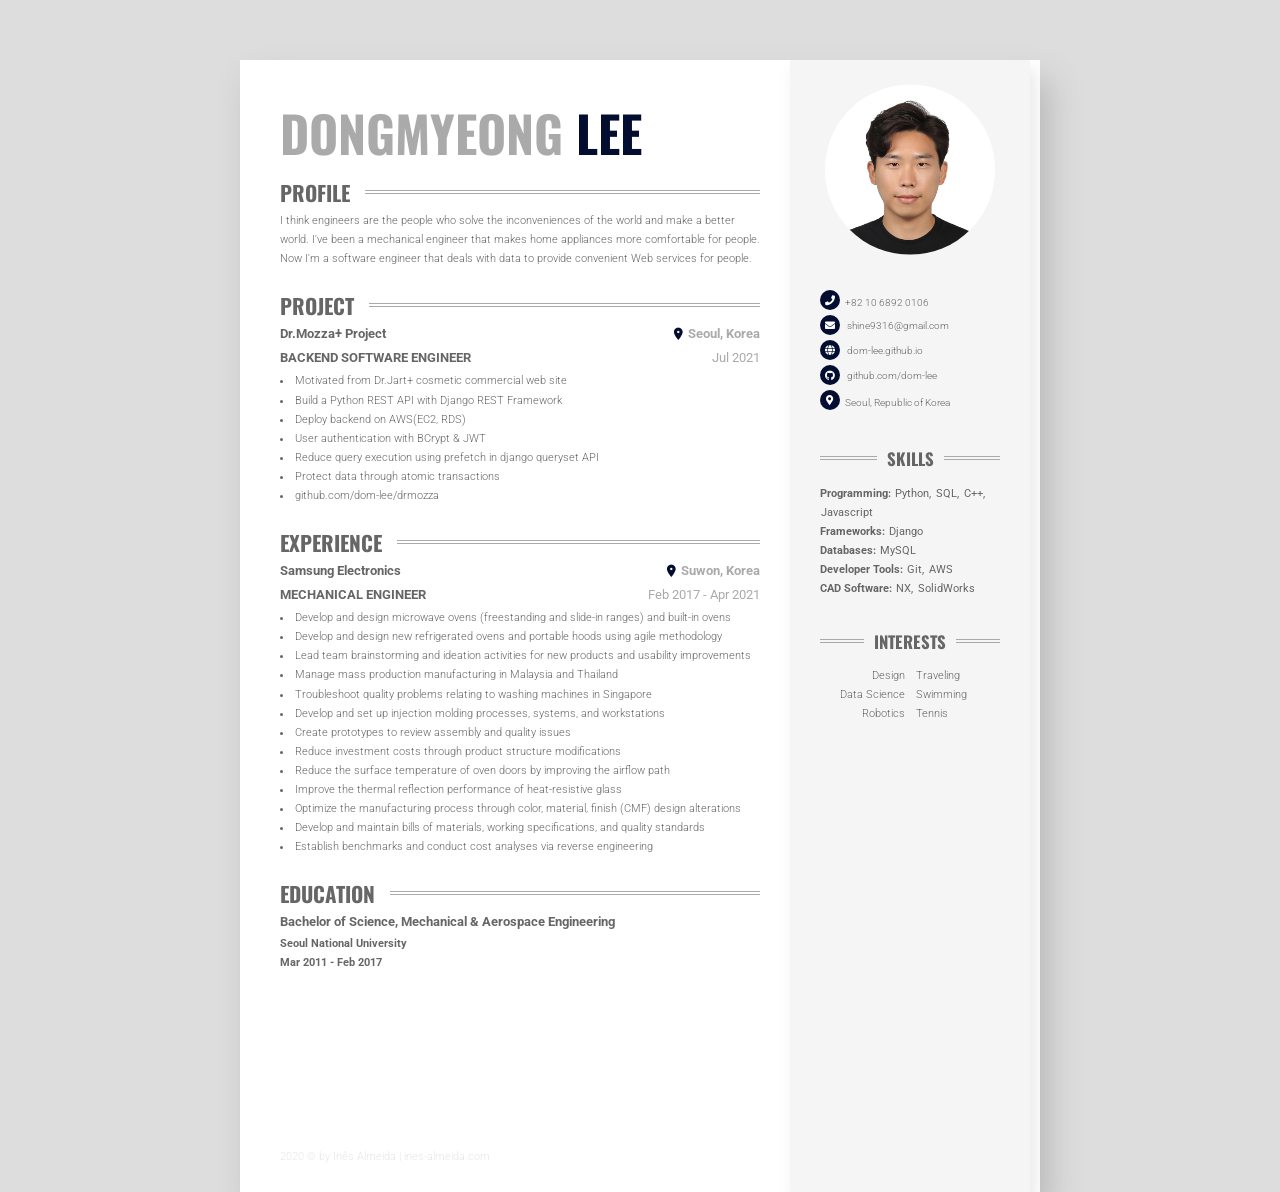
==== commit 85a9703f: "Fix: resume" ====
--- a/about/index.html
+++ b/about/index.html
@@ -4,7 +4,7 @@
 	<meta name="generator" content="Hugo 0.85.0" />
     <meta charset="UTF-8">
     <meta name="viewport" content="width=device-width, initial-scale=1.0">
-    <title>Example - CV</title>
+    <title>Dongmyeong - CV</title>
 
     <link rel="stylesheet" href="https://fonts.googleapis.com/css?family=Oswald" />
     <link rel="stylesheet" href="https://fonts.googleapis.com/css?family=Roboto" />
@@ -64,8 +64,10 @@
                         <li class="project__bullet">Reduce query execution using prefetch in django queryset API</li>
                         
                         <li class="project__bullet">Protect data through atomic transactions</li>
-                        
-                        <li class="project__bullet">github.com/dom-lee/drmozza</li>
+
+                        <li class="project__bullet">
+                          <a href="https://github.com/dom-lee/drmozza" style="color:inherit; text-decoration: none; cursor: pointer;">github.com/dom-lee/drmozza</a>
+                        </li>                 
                         
                     </ul>
                     <div class="project__badges">
@@ -188,16 +190,25 @@
         </li>
         
         <li class="contact__item">
-            <i class="fas fa-envelope"></i><span>shine9316@gmail.com</span>
+            <i class="fas fa-envelope"></i>
+            <a href="mailto:shine9316@gmail.com" style="color:inherit; text-decoration: none; cursor: pointer;">
+                <span>shine9316@gmail.com</span>
+            </a>
         </li>
         
         <li class="contact__item">
-            <i class="fas fa-globe"></i><span>dom-lee.github.io</span>
+            <i class="fas fa-globe"></i>
+            <a href="https://dom-lee.github.io" style="color:inherit; text-decoration: none; cursor: pointer;">
+                <span>dom-lee.github.io</span>
+            </a>
         </li>
         
         <li class="contact__item">
-            <i class="fab fa-github"></i><span>github.com/dom-lee</span>
-        </li>
+            <i class="fab fa-github"></i>
+            <a href="https://github.com/dom-lee" style="color:inherit; text-decoration: none; cursor: pointer;">
+                <span>github.com/dom-lee</span>
+            </a>
+        </li>       
         
         <li class="contact__item">
             <i class="fas fa-map-marker-alt"></i><span>Seoul, Republic of Korea</span>
